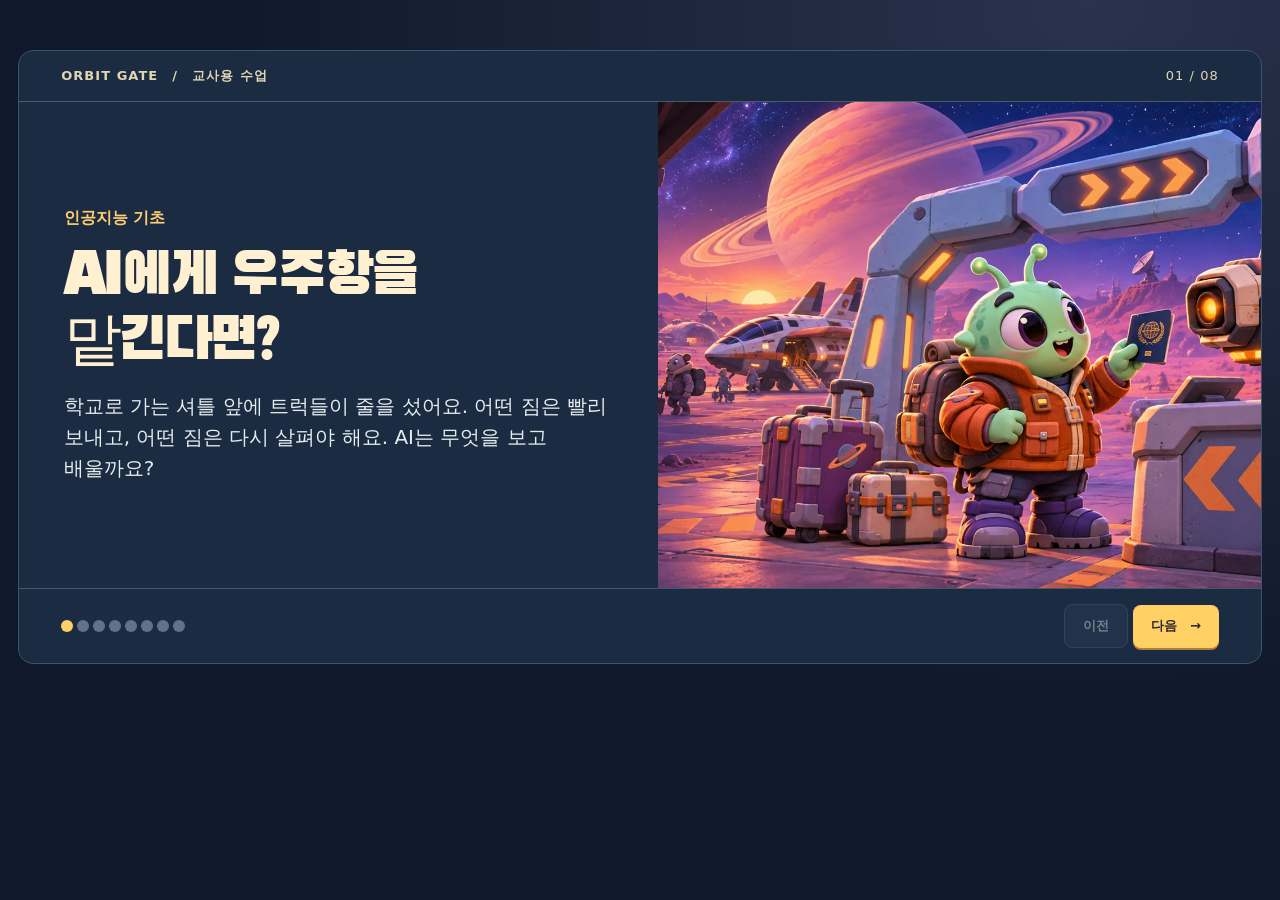
==== teacher.html @ 1c72f2ab "Build a free-roaming Rust spaceport patrol and classroom briefing" ====
<!doctype html>
<html lang="ko">
  <head>
    <meta charset="utf-8" />
    <meta name="viewport" content="width=device-width, initial-scale=1" />
    <meta name="theme-color" content="#10182b" />
    <title>오르빗 게이트 · 교사용 수업 슬라이드</title>
    <link rel="stylesheet" href="style.css" />
    <link rel="stylesheet" href="patrol.css?v=12" />
    <script defer src="lesson.js?v=12"></script>
  </head>
  <body data-teacher="true">
    <main id="slides" aria-label="교사용 수업 슬라이드"></main>
  </body>
</html>
---- style.css ----
@font-face {
  font-family: OrbitDisplay;
  src: url("assets/heading.woff2") format("woff2");
  font-display: swap;
}
:root {
  color-scheme: dark;
  --night: #10182b;
  --panel: #19263e;
  --line: #35425b;
  --frost: #eef1ef;
  --muted: #b1bdd0;
  --gold: #ffd064;
  --mint: #89e2c2;
  --ink: #253145;
  --paper: #f4ecd4;
  --display: OrbitDisplay, "Arial Black", "Malgun Gothic", sans-serif;
}
* {
  box-sizing: border-box;
}
html {
  min-height: 100%;
  background: var(--night);
}
body {
  margin: 0;
  min-height: 100vh;
  color: var(--frost);
  font:
    500 16px/1.55 system-ui,
    "Malgun Gothic",
    sans-serif;
  word-break: keep-all;
  overflow-wrap: anywhere;
  background:
    radial-gradient(ellipse at 85% 0, #29334c 0, transparent 56%), var(--night);
}
button,
.button,
select {
  font: inherit;
}
button,
.button {
  border: 0;
  cursor: pointer;
  color: inherit;
  background: transparent;
  font-weight: 750;
  touch-action: manipulation;
}
button:focus-visible,
a:focus-visible,
select:focus-visible,
input:focus-visible {
  outline: 3px solid #ffb844;
  outline-offset: 3px;
}
button:disabled {
  cursor: default;
  opacity: 0.42;
}
button:not(:disabled):hover,
.button:hover {
  filter: brightness(1.12);
}
button:not(:disabled):active,
.button:active {
  transform: translateY(1px);
}
button,
a,
select,
input {
  -webkit-tap-highlight-color: transparent;
}
a {
  color: var(--mint);
}
h1,
h2,
h3,
p,
figure {
  margin: 0;
}
h1,
h2 {
  font-family: var(--display);
  font-weight: 400;
  letter-spacing: -0.04em;
}
h3 {
  font-size: 18px;
  letter-spacing: -0.04em;
}
small {
  font-size: 12px;
}
header {
  border-bottom: 1px solid #ffffff16;
  background: #10182bed;
}
.headin,
.console,
.cover,
.homefoot {
  width: min(1376px, calc(100% - 72px));
  margin-inline: auto;
}
.headin {
  height: 65px;
  display: flex;
  align-items: center;
  justify-content: space-between;
}
.wordmark {
  display: flex;
  align-items: center;
  gap: 12px;
  letter-spacing: 0.1em;
  padding: 0;
}
.wordmark b {
  font-family: Arial, sans-serif;
  font-weight: 900;
  font-size: 18px;
  font-style: italic;
}
.orbitMark {
  display: grid;
  place-items: center;
  width: 36px;
  height: 27px;
  font-size: 33px;
  line-height: 1;
  position: relative;
  color: var(--gold);
}
.orbitMark:before {
  content: "";
  position: absolute;
  width: 38px;
  height: 12px;
  border: 2px solid var(--gold);
  border-radius: 100%;
  transform: rotate(-28deg);
}
nav {
  display: flex;
  align-items: center;
  gap: 18px;
}
nav button {
  font-size: 13px;
  color: #e2e6ed;
  padding: 7px;
}
.audio {
  border: 1px solid #43516b;
  border-radius: 6px;
  padding: 5px 12px;
  min-width: 66px;
}
main {
  padding: 23px 0 20px;
}
.cover {
  border: 1px solid #586070;
  border-radius: 14px;
  overflow: hidden;
  box-shadow: 0 16px 40px #0003;
}
.hero {
  position: relative;
  isolation: isolate;
  min-height: 420px;
  height: clamp(420px, 66vh, 730px);
  background: #494367 url("assets/port.webp") 50% 50% / cover no-repeat;
  display: flex;
  align-items: center;
}
.hero:before {
  content: "";
  inset: 0;
  position: absolute;
  z-index: -1;
  background:
    linear-gradient(
      90deg,
      #111426e8 0%,
      #161c32b8 21%,
      #20213c4c 41%,
      transparent 63%
    ),
    linear-gradient(0deg, #1515283b, transparent 25%);
}
.heroCopy {
  padding: 28px 5.4% 32px;
  position: relative;
}
.portTag,
.chip,
.micro,
.sceneHUD,
.laneTag,
.paperTitle,
.paperFoot {
  font-size: 12px;
  letter-spacing: 0.09em;
  font-weight: 850;
}
.portTag {
  color: #ffe9ad;
  display: flex;
  align-items: center;
  gap: 9px;
}
.portTag i,
.sceneHUD i,
.laneHead i {
  width: 8px;
  height: 8px;
  display: inline-block;
  background: var(--gold);
  border-radius: 50%;
}
.hero h1 {
  font-size: clamp(76px, 7.7vw, 142px);
  line-height: 0.94;
  margin: 23px 0 14px;
  color: #fff0cc;
  letter-spacing: -0.065em;
  text-shadow: 0 4px 0 #53364945;
}
.heroCopy p {
  font-weight: 650;
  color: #faf0de;
  font-size: clamp(16px, 1.55vw, 23px);
  line-height: 1.52;
  letter-spacing: -0.045em;
}
.coverSerial {
  position: absolute;
  right: 20px;
  bottom: 13px;
  font: 700 10px/1.3 monospace;
  letter-spacing: 0.13em;
  color: #fff;
  text-shadow: 0 1px 5px #000;
}
.primary,
.secondary,
.ghost,
.pass,
.hold,
.button {
  border-radius: 8px;
  padding: 11px 18px;
  display: inline-flex;
  align-items: center;
  justify-content: center;
  gap: 8px;
  text-decoration: none;
  min-height: 43px;
}
.primary {
  background: var(--gold);
  color: #2a2730;
  box-shadow: 0 2px 0 #b47c36;
}
.heroBtn {
  font-size: 18px;
  margin-top: 25px;
  padding: 13px 26px;
  box-shadow:
    0 4px 0 #b38235,
    0 8px 14px #0004;
}
.playTri {
  font-size: 14px;
}
.secondary {
  background: #2c3c56;
  border: 1px solid #56637a;
  color: #f5f5f3;
}
.ghost {
  color: #c7d4e4;
  border: 1px solid #45556c;
}
.pass {
  background: #8ae1bf;
  color: #173e34;
}
.hold {
  background: #f8b18c;
  color: #4b2b2b;
}
.boarding {
  display: flex;
  align-items: center;
  min-height: 94px;
  color: #273047;
  background: #efe5c9;
  gap: 19px;
  padding: 16px 4%;
  position: relative;
}
.boarding:before,
.boarding:after {
  content: "";
  position: absolute;
  top: -8px;
  width: 16px;
  height: 16px;
  border-radius: 50%;
  background: var(--night);
}
.boarding:before {
  left: -9px;
}
.boarding:after {
  right: -9px;
}
.ticketIcon {
  width: 46px;
  height: 46px;
  border: 2px solid #414c60;
  transform: rotate(-8deg);
  border-radius: 50%;
  display: grid;
  place-items: center;
}
.ticketIcon span {
  font-size: 28px;
}
.boarding h2 {
  font-size: clamp(22px, 2.6vw, 38px);
  line-height: 1.12;
  margin-top: 4px;
}
.boarding small,
.ticketEnd b {
  display: block;
}
.boarding small {
  color: #556072;
  font-size: 11px;
  font-weight: 750;
}
.boardingLine {
  flex: 1;
  border-top: 2px dotted #b9ad95;
  margin: 0 3%;
}
.ticketEnd {
  margin-right: 3%;
}
.barcode {
  width: 80px;
  height: 37px;
  background: repeating-linear-gradient(
    90deg,
    #374055 0 2px,
    transparent 2px 4px,
    #374055 4px 5px,
    transparent 5px 9px,
    #374055 9px 13px,
    transparent 13px 15px
  );
}
.homefoot {
  display: flex;
  justify-content: space-between;
  gap: 10px;
  padding: 15px 2px;
  color: #a8b4c9;
  font-size: 12px;
}
.console {
  max-width: 1250px;
}
.consoleTop,
.split,
.labTitle,
.launchBar,
.resultTop,
.laneHead,
.laneData {
  display: flex;
  align-items: center;
  justify-content: space-between;
  gap: 15px;
}
.consoleTop {
  margin-bottom: 12px;
}
.consoleTop h1 {
  font-size: 36px;
  line-height: 1.18;
  margin-top: 3px;
}
.micro {
  color: #adc0d6;
  line-height: 1.3;
  display: block;
}
.xp {
  display: inline-flex;
  align-items: center;
  gap: 7px;
  color: var(--gold);
  font-size: 14px;
  white-space: nowrap;
}
.xp b {
  font-size: 22px;
}
.tabs,
.documentTabs,
.bookFilter,
.reflectTabs {
  display: flex;
  align-items: stretch;
  gap: 5px;
}
.tabs {
  border-bottom: 1px solid #46536a;
  margin-bottom: 16px;
}
.tabs button {
  color: #b1bfd3;
  border-bottom: 3px solid transparent;
  padding: 9px 18px;
}
.tabs .selected {
  border-color: var(--gold);
  color: var(--gold);
}
.tabs small {
  margin-left: 3px;
}
.workbench {
  display: grid;
  grid-template-columns: minmax(0, 1.65fr) minmax(267px, 0.85fr);
  gap: 15px;
  align-items: stretch;
}
.visual {
  position: relative;
  min-height: 330px;
  border: 1px solid #59637b;
  border-radius: 12px;
  overflow: hidden;
  background: #343f55;
  display: flex;
  flex-direction: column;
}
.sceneHUD,
.sceneControls {
  position: absolute;
  z-index: 1;
  display: flex;
  justify-content: space-between;
  align-items: center;
  left: 13px;
  right: 13px;
  pointer-events: none;
}
.sceneHUD {
  top: 12px;
  letter-spacing: 0;
  gap: 5px;
}
.sceneHUD span,
.sceneHUD b,
.sceneControls > span,
.sceneControls button {
  background: #182337e8;
  border: 1px solid #ffffff2b;
  color: #f7f3e7;
  border-radius: 5px;
  padding: 5px 9px;
}
.sceneHUD span {
  display: flex;
  align-items: center;
  gap: 7px;
}
.sceneHUD i,
.laneHead i {
  background: var(--mint);
  width: 7px;
  height: 7px;
}
.sceneHUD b {
  color: #fff1c9;
}
.sceneControls {
  bottom: 61px;
}
.sceneControls > span {
  font-size: 10px;
  letter-spacing: 0.1em;
}
.sceneControls button {
  pointer-events: auto;
  min-width: 37px;
  margin-left: 5px;
  font-size: 18px;
  line-height: 1.1;
}
.speech {
  background: #24324a;
  color: #e6eef8;
  min-height: 49px;
  padding: 10px 16px;
  font-size: 14px;
  display: flex;
  align-items: center;
  gap: 10px;
}
.speech span {
  font-weight: 850;
  color: var(--gold);
}
#world {
  position: relative;
  flex: 1;
  min-height: 285px;
  cursor: grab;
  touch-action: pan-y;
  background-size: 100% 100%;
  background-color: #b998aa;
}
#world canvas {
  width: 100%;
  height: 100%;
  display: block;
  position: absolute;
  inset: 0;
}
#world.flat {
  background: linear-gradient(#716b9b, #e3b6aa 69%, #8b899b 70%);
  overflow: hidden;
}
.backupActor {
  position: absolute;
  left: 8%;
  height: 83%;
  bottom: 1%;
}
.flatbox {
  position: absolute;
  right: 12%;
  bottom: 11%;
  background: #4c526c;
  border: 8px solid #a89083;
  display: flex;
  width: 29%;
  height: 22%;
  align-items: center;
  justify-content: center;
}
.flatbox img {
  max-width: 45%;
  height: 100%;
  object-fit: contain;
}
.evidence {
  border: 1px solid #40506a;
  background: #1b2840;
  border-radius: 12px;
  padding: 11px;
  display: flex;
  flex-direction: column;
}
.documentTabs {
  margin-bottom: 9px;
}
.documentTabs button,
.bookFilter button,
.reflectTabs button {
  flex: 1;
  border-radius: 6px;
  padding: 7px 8px;
  color: #b9c7db;
  font-size: 14px;
}
.documentTabs .chosen,
.bookFilter .chosen,
.reflectTabs .chosen {
  background: #3b4b63;
  color: #fff;
}
.documentTabs button:not(.chosen) {
  border: 1px solid #40516b;
}
#doc {
  flex: 1;
  display: flex;
  align-items: stretch;
}
.passport,
.cargoPanel {
  border-radius: 8px;
  padding: 14px 18px;
  width: 100%;
  color: #293449;
  background:
    repeating-linear-gradient(120deg, #fffc 0 1px, transparent 1px 13px),
    #f2ead3;
  display: flex;
  flex-direction: column;
}
.paperTitle {
  display: flex;
  justify-content: space-between;
  align-items: center;
  border-bottom: 1px solid #75808c66;
  padding-bottom: 8px;
  letter-spacing: 0.1em;
}
.paperTitle b {
  font-size: 18px;
  line-height: 1;
}
.identity {
  display: flex;
  gap: 17px;
  align-items: center;
  flex: 1;
  padding: 11px 0;
}
.idPhoto,
.reviewFaces figure {
  background: #ccd5cf;
  border-radius: 5px;
}
.idPhoto {
  width: clamp(75px, 8vw, 119px);
  aspect-ratio: 1;
  border: 3px solid #fff9;
  overflow: hidden;
}
.idPhoto img {
  width: 100%;
  height: 100%;
  object-fit: contain;
}
.identity strong,
.identity small,
.until small {
  display: block;
}
.identity strong {
  font-size: 24px;
  line-height: 1.25;
  margin-bottom: 7px;
}
.identity small,
.until small {
  font-size: 11px;
  color: #596170;
  font-weight: 700;
}
.identity b {
  font-size: 14px;
}
.until {
  border-top: 1px dashed #73808c8f;
  padding: 7px 0;
}
.until b {
  font:
    750 21px/1.4 ui-monospace,
    monospace;
  letter-spacing: -0.04em;
}
.paperFoot {
  display: flex;
  align-items: center;
  justify-content: space-between;
  font-size: 9px;
  color: #536075;
  margin-top: auto;
}
.paperFoot i {
  height: 12px;
  width: 61px;
  background: repeating-linear-gradient(
    90deg,
    #465366 0 1px,
    transparent 1px 3px,
    #465366 3px 6px,
    transparent 6px 8px
  );
}
.cargoPanel {
  background: #dbe1d8;
}
.cargoPanel h3 {
  margin-top: 12px;
}
.tray {
  display: grid;
  grid-template-columns: 1fr 1fr;
  gap: 7px;
  margin: 9px 0;
  flex: 1;
}
.tray > div {
  text-align: center;
  background: #b5c3bd;
  border-radius: 7px;
  box-shadow: inset 0 3px 6px #56645d30;
  display: flex;
  align-items: center;
  justify-content: center;
  flex-direction: column;
}
.tray small {
  color: #3e514a;
  font-weight: 800;
}
.tray img {
  width: 90%;
  height: 91px;
  object-fit: contain;
}
.catalog {
  font-size: 13px;
  color: #293c45;
  background: #f2f5e9;
  border: 1px solid #8a9c93;
  border-radius: 6px;
  padding: 6px;
}
.decision {
  display: flex;
  align-items: center;
  justify-content: space-between;
  gap: 14px;
  background: var(--panel);
  border: 1px solid var(--line);
  border-radius: 10px;
  margin-top: 13px;
  padding: 14px 17px;
}
.prompt b,
.prompt small,
.verdict b,
.verdict span {
  display: block;
}
.prompt small,
.verdict span {
  color: #c3cede;
  font-size: 13px;
}
.actions {
  display: flex;
  gap: 8px;
  align-items: center;
  flex-wrap: wrap;
}
.verdict.good b {
  color: var(--mint);
}
.verdict.oops b {
  color: #ffc191;
}
.pagePaper,
.labMain {
  padding: 21px 24px 24px;
  border: 1px solid var(--line);
  border-radius: 12px;
  background: var(--panel);
}
.pagePaper h2,
.labMain h2,
dialog h2 {
  font-size: clamp(23px, 2.4vw, 36px);
  line-height: 1.16;
  margin: 6px 0;
}
.pagePaper > p,
.labTitle p,
.result p {
  font-size: 14px;
  color: #bccadd;
}
.bookFilter {
  margin: 16px 0 8px;
  background: #102037;
  border-radius: 8px;
  padding: 4px;
  max-width: 400px;
}
.records,
.reviewList {
  display: grid;
  gap: 6px;
}
.records > button,
.reviewList > button {
  display: flex;
  align-items: center;
  gap: 13px;
  background: #243650;
  border-radius: 6px;
  text-align: left;
  padding: 6px 13px;
}
.records img,
.reviewList img {
  width: 46px;
  height: 46px;
  background: #52617b;
  border-radius: 6px;
}
.records b,
.records small,
.reviewList b,
.reviewList small {
  display: block;
}
.records small,
.reviewList small {
  color: var(--muted);
  font-size: 12px;
}
.records i,
.reviewList i {
  margin-left: auto;
  font-size: 13px;
  font-style: normal;
  color: var(--mint);
}
.emptyLab {
  margin-top: 18px;
  padding: 24px;
  text-align: center;
  border: 1px dashed #586c84;
  border-radius: 10px;
  background: #15243a;
}
.robotEye {
  width: 58px;
  height: 43px;
  display: grid;
  place-items: center;
  margin: 0 auto 12px;
  background: #384961;
  border: 5px solid #8794a1;
  border-radius: 14px;
  color: var(--gold);
  font-size: 27px;
}
.emptyLab p {
  margin: 6px 0 14px;
  color: var(--muted);
}
.lanes {
  display: grid;
  grid-template-columns: repeat(2, minmax(0, 1fr));
  gap: 12px;
  margin-top: 17px;
}
.lane {
  overflow: hidden;
  background: #101f35;
  border: 1px solid #445672;
  border-radius: 9px;
}
.laneHead,
.laneData {
  padding: 7px 11px;
  font-size: 13px;
}
.laneHead b {
  white-space: nowrap;
}
.laneHead i {
  margin-right: 3px;
}
.laneHead select,
.wires select {
  border: 1px solid #5d708a;
  color: #eff3f7;
  background: #27374e;
  border-radius: 5px;
  padding: 4px 7px;
  font-size: 12px;
}
.remove {
  font-size: 19px;
  padding: 0 5px;
}
.laneView {
  height: 84px;
  position: relative;
  isolation: isolate;
  overflow: hidden;
  background: linear-gradient(#655d88, #eab5a3 68%, #aa8f99 69%);
}
.distant {
  position: absolute;
  inset: 12% 0 25%;
  background: #9c899f;
  clip-path: polygon(
    0 85%,
    12% 42%,
    20% 77%,
    31% 30%,
    41% 79%,
    58% 46%,
    66% 60%,
    75% 7%,
    84% 57%,
    93% 21%,
    100% 57%,
    100% 100%,
    0 100%
  );
}
.laneRoad {
  position: absolute;
  left: 0;
  right: 0;
  height: 29%;
  bottom: 0;
  background: #686c83;
  border-top: 5px solid #8d91a2;
}
.tracks {
  position: absolute;
  bottom: 6%;
  width: 100%;
  height: 3px;
  background: repeating-linear-gradient(
    90deg,
    transparent 0 17px,
    #d4a873 17px 36px
  );
}
.gateway {
  position: absolute;
  right: 22%;
  bottom: 10%;
  height: 65%;
  width: 10%;
  border: 6px solid #b9bdc8;
  border-bottom: 0;
  background: #574b6e33;
  box-shadow: 2px -2px #656980;
}
.gateway i {
  position: absolute;
  right: -2px;
  left: -2px;
  height: 4px;
  top: 50%;
  background: #ffd078;
  transform-origin: left;
  transition: transform 0.26s;
}
.openGate .gateway i {
  transform: rotate(-73deg);
}
.holdGate .gateway i {
  background: #ff9678;
}
.laneTag {
  position: absolute;
  top: 5px;
  left: 8px;
  color: #fff;
  font-size: 9px;
  text-shadow: 0 1px 4px #000;
}
.traveller {
  position: absolute;
  bottom: 9%;
  height: 73%;
  width: 20%;
  left: 12%;
  z-index: 1;
}
.traveller img {
  height: 100%;
  width: 100%;
  object-fit: contain;
}
.passing {
  animation: passing 0.94s ease-in-out both;
}
.holding {
  animation: holding 0.94s ease-in-out both;
}
@keyframes passing {
  0% {
    left: 8%;
  }
  56% {
    left: 55%;
  }
  100% {
    left: 86%;
  }
}
@keyframes holding {
  0% {
    left: 8%;
  }
  56% {
    left: 55%;
  }
  100% {
    left: 50%;
    transform: translateY(7%);
  }
}
.laneData {
  color: #c7d0e0;
  gap: 4px;
  min-height: 34px;
}
.laneScore {
  color: var(--gold);
  white-space: nowrap;
}
.charge {
  height: 3px;
  background: #2c3d53;
}
.charge i {
  display: block;
  height: 100%;
  width: 0;
  background: var(--mint);
  transition: width 0.3s;
}
.launchBar {
  margin: 14px 0 0;
}
.launchBar small {
  color: var(--muted);
  margin-left: 5px;
}
.result {
  margin-top: 20px;
  border-top: 1px solid #55677e;
  padding-top: 17px;
}
.resultTop > b {
  font-size: 31px;
  color: var(--gold);
}
.resultTop > b small {
  font-size: 14px;
  color: var(--muted);
}
.scoreTable {
  overflow-x: auto;
}
.scoreTable table {
  width: 100%;
  font-size: 13px;
  text-align: center;
  border-collapse: collapse;
  margin: 7px 0;
}
.scoreTable th,
.scoreTable td {
  padding: 5px;
  border-bottom: 1px solid #394961;
}
.scoreTable th {
  color: #bccbda;
}
.result .actions {
  margin-top: 10px;
}
---- patrol.css ----
header nav .teachNav {
  color: #e9eff4;
  text-decoration: none;
  font-weight: 750;
  font-size: 13px;
}
.fieldShell,
.lessonSlide {
  width: min(1510px, calc(100% - 36px));
  margin: auto;
}
.fieldHead,
.fieldFoot,
.lessonBar,
.lessonNav,
.rankBand {
  display: flex;
  align-items: center;
  justify-content: space-between;
  gap: 13px;
}
.fieldHead {
  padding: 0 3px 9px;
}
.fieldHead strong,
.fieldHead small,
.taskBox b,
.taskBox small,
.rankBand small,
.rankBand b {
  display: block;
}
.fieldHead strong {
  font: 400 25px var(--display);
  letter-spacing: -0.03em;
}
.fieldHead small,
.taskBox small {
  font-size: 11px;
  color: #bdcdce;
  font-weight: 750;
}
.fieldHead button,
.fieldFoot button,
.teachNav {
  padding: 5px 9px;
}
.fieldHead button {
  border: 1px solid #46556a;
  border-radius: 5px;
  font-size: 13px;
  margin-left: 5px;
}
.portWorld#world {
  height: clamp(350px, calc(100dvh - 200px), 780px);
  min-height: 0;
  isolation: isolate;
  position: relative;
  overflow: hidden;
  border-radius: 13px;
  border: 1px solid #52657b;
  background: #a899ad url("assets/sky.webp") 50% 15%/100% 100%;
  touch-action: none;
  cursor: default;
}
.portWorld canvas {
  position: absolute;
  inset: 0;
  display: block;
  width: 100%;
  height: 100%;
  touch-action: none;
  outline: none;
}
.loadingPort {
  position: absolute;
  inset: 0;
  z-index: 4;
  display: grid;
  place-items: center;
  background: #1b3046;
  color: #ffe09a;
}
.taskBox,
.moneyHUD,
.fieldRadio,
.waypoint,
.fieldActions,
.stick {
  z-index: 2;
  position: absolute;
}
.taskBox,
.moneyHUD b,
.fieldRadio,
.waypoint,
.fieldActions button {
  background: #14243de6;
  border: 1px solid #71808a88;
  color: #f6ecd8;
  border-radius: 8px;
}
.taskBox {
  top: 13px;
  left: 14px;
  padding: 8px 13px;
  border-left: 4px solid var(--gold);
}
.taskBox b {
  font-size: 17px;
}
.moneyHUD {
  right: 13px;
  top: 13px;
  display: flex;
  gap: 5px;
}
.moneyHUD b {
  padding: 5px 11px;
  font-size: 15px;
}
.moneyHUD .fieldLife {
  color: #ffa48d;
  letter-spacing: 2px;
}
.moneyHUD .fieldBank {
  color: var(--gold);
}
.waypoint {
  pointer-events: none;
  transform: translate(-50%, -100%);
  font-size: 12px;
  font-weight: 850;
  border-color: #f5cf6c;
  color: #ffe7a2;
  padding: 4px 9px;
  white-space: nowrap;
}
.fieldRadio {
  top: 70px;
  left: 50%;
  transform: translateX(-50%);
  border-color: #dcac70;
  padding: 7px 14px;
  width: max-content;
  max-width: 85%;
  text-align: center;
  font-size: 14px;
}
.fieldActions {
  right: 13px;
  bottom: 13px;
  display: flex;
  gap: 6px;
  align-items: end;
}
.fieldActions button {
  padding: 9px 14px;
  font-size: 14px;
}
.fieldActions .interact {
  background: #ffcf71;
  color: #263244;
  min-width: 120px;
}
.fieldActions .interact:disabled {
  background: #273951;
  color: #f1f1e1;
  opacity: 0.85;
}
.stick {
  left: 16px;
  bottom: 14px;
  width: 78px;
  height: 78px;
  border: 2px solid #e1edf194;
  border-radius: 50%;
  background: #182d4b44;
  touch-action: none;
  display: grid;
  place-items: center;
}
.stickDot {
  display: block;
  border-radius: 50%;
  width: 32px;
  height: 32px;
  background: #e0f3f4b5;
  box-shadow: 0 2px 3px #15203577;
  pointer-events: none;
}
.fieldFoot {
  flex-wrap: wrap;
  padding: 8px 3px;
  color: #b7c9d5;
  font-size: 12px;
}
.fieldFoot kbd {
  color: #e3ecef;
}
.fieldFoot button {
  padding: 3px 8px;
  color: var(--gold);
}
[hidden] {
  display: none !important;
}
.markedFace {
  position: relative;
  display: inline-block;
  max-width: 100%;
}
.markedFace span {
  position: absolute;
  top: 64%;
  left: 20%;
  font-size: 12px;
  color: #6b3d61;
  letter-spacing: -2px;
  line-height: 1;
}
.tinyItem {
  height: 40px;
  width: 40px;
  vertical-align: middle;
  object-fit: contain;
}
.storeList {
  display: grid;
  gap: 6px;
  margin: 15px 0;
}
.storeList > div {
  display: flex;
  gap: 7px;
  justify-content: space-between;
  align-items: center;
  border: 1px solid #465875;
  padding: 8px 11px;
  border-radius: 6px;
}
.storeList small {
  display: block;
  font-size: 12px;
  color: #cad6df;
}
.storeList b small {
  display: inline;
  color: #ffd37b;
}
.storeList button {
  font-size: 13px;
  flex-shrink: 0;
  padding: 6px 10px;
  min-height: 34px;
}
.memberCard,
.rankBand {
  background: linear-gradient(125deg, #395263, #28675f);
  border: 1px solid #88b9a9;
  color: #fff1d4;
  padding: 18px;
  border-radius: 8px;
}
.memberCard b {
  font-size: 22px;
}
.rankBand {
  justify-content: start;
}
.rankBand > span {
  font-size: 38px;
  color: #ffd477;
}
.rankBand b {
  font-size: 23px;
}
.reportLabel {
  display: block;
  margin: 12px 0;
  font-size: 14px;
}
.reportLabel input {
  display: block;
  width: 100%;
  margin-top: 4px;
  padding: 8px 12px;
  border: 1px solid #71819b;
  border-radius: 5px;
  color: white;
  background: #142238;
  font: inherit;
}
.smallNote {
  font-size: 12px;
}
.lessonSlide {
  max-width: 1280px;
  background: #1a2b42;
  border: 1px solid #41516a;
  border-radius: 15px;
  overflow: hidden;
}
.lessonBar,
.lessonNav {
  padding: 15px 3.4%;
  font-size: 13px;
  letter-spacing: 0.08em;
}
.lessonBar {
  border-bottom: 1px solid #485b6d;
  color: #e0d6b2;
}
.lessonCenter {
  display: grid;
  grid-template-columns: 1.06fr 1fr;
  align-items: stretch;
  min-height: clamp(300px, 54dvh, 560px);
}
.lessonWords {
  align-self: center;
  padding: 6% 7%;
}
.lessonWords > small {
  color: #ffce72;
  font-weight: 800;
  font-size: 16px;
}
.lessonWords h1 {
  font-family: var(--display);
  font-size: clamp(35px, 4.5vw, 67px);
  line-height: 1.13;
  margin: 14px 0 16px;
  color: #fff0d1;
}
.lessonWords p {
  font-size: clamp(17px, 1.56vw, 25px);
  color: #e4eced;
}
.lessonArt {
  display: grid;
  align-content: center;
  position: relative;
  background: linear-gradient(155deg, #33435d, #56637b);
  padding: 7%;
  justify-items: center;
}
.lessonHeroArt {
  position: absolute;
  inset: 0;
  background: url("assets/port.webp") 70% 50% / cover;
}
.lessonCards {
  display: flex;
  gap: 8px;
  width: 100%;
}
.lessonCards figure {
  flex: 1;
  text-align: center;
  background: #eadfc3;
  color: #263349;
  border-radius: 8px;
  padding: 10px 4px;
  font-weight: 850;
}
.lessonCards img {
  width: 100%;
  height: clamp(75px, 14vw, 195px);
  object-fit: contain;
}
.lessonArt > small {
  margin-top: 10px;
  color: #fff;
}
.flowTokens,
.compareRoutes,
.lessonKeys {
  display: grid;
  gap: 10px;
  text-align: center;
  justify-items: center;
  width: 100%;
}
.flowTokens span,
.flowTokens b,
.compareRoutes div,
.lessonKeys kbd {
  background: #20374b;
  border: 1px solid #91a89e;
  padding: 10px 14px;
  border-radius: 7px;
  color: #eaf5e8;
  font-weight: 750;
}
.flowTokens i {
  color: #ffd06c;
}
.flowTokens b,
.compareRoutes b {
  color: #ffdb8d;
}
.lessonKeys > div {
  display: flex;
  gap: 6px;
}
.lessonKeys kbd {
  min-width: 44px;
  font-size: 21px;
}
.lessonQR img {
  width: min(100%, 340px);
  max-height: 42vh;
  object-fit: contain;
  image-rendering: pixelated;
}
.lessonNav {
  border-top: 1px solid #43566a;
}
.dots {
  display: flex;
  gap: 4px;
}
.dots button {
  padding: 5px;
  width: 12px;
  height: 12px;
  background: #627389;
  border-radius: 50%;
}
.dots .on {
  background: var(--gold);
}
body[data-teacher] #slides {
  padding-top: min(6vh, 50px);
}
@media (pointer: fine) {
  .fieldActions .touchJump,
  .stick {
    display: none;
  }
}
@media (max-width: 760px) {
  .fieldShell,
  .lessonSlide {
    width: calc(100% - 14px);
  }
  .fieldHead strong {
    font-size: 19px;
  }
  .fieldHead button {
    font-size: 11px;
    padding: 4px;
  }
  .fieldHead {
    gap: 3px;
  }
  .portWorld#world {
    height: clamp(350px, calc(100dvh - 170px), 740px);
  }
  .taskBox {
    left: 6px;
    top: 6px;
    max-width: 68%;
    padding: 5px 8px;
  }
  .taskBox b {
    font-size: 13px;
  }
  .moneyHUD {
    right: 5px;
    top: 6px;
    flex-direction: column;
  }
  .moneyHUD b {
    font-size: 12px;
    padding: 3px 6px;
  }
  .fieldFoot {
    font-size: 10px;
  }
  .fieldActions {
    right: 6px;
    bottom: 9px;
  }
  .fieldActions button {
    font-size: 12px;
    padding: 7px;
  }
  .stick {
    width: 64px;
    height: 64px;
    left: 8px;
  }
  .lessonCenter {
    grid-template-columns: 1fr;
  }
  .lessonWords {
    padding: 18px;
  }
  .lessonArt {
    min-height: 160px;
    padding: 13px;
  }
  .lessonArt img {
    max-height: 155px;
  }
  .lessonCenter .lessonWords h1 {
    font-size: 34px;
  }
  .lessonWords p {
    font-size: 16px;
  }
  .lessonNav {
    padding: 10px;
  }
  .dots {
    gap: 2px;
  }
  .dots button {
    width: 8px;
    height: 8px;
    padding: 3px;
  }
  .lessonBar {
    padding: 10px;
    font-size: 11px;
  }
  .lessonQR img {
    width: 150px;
  }
  .lessonCards {
    max-width: 360px;
  }
  .flowTokens {
    gap: 3px;
  }
  .flowTokens span,
  .flowTokens b {
    padding: 4px 9px;
  }
  .fieldRadio {
    font-size: 12px;
    top: 60px;
  }
  .fieldHead small {
    font-size: 9px;
  }
  .teachNav {
    font-size: 11px !important;
    padding: 3px;
  }
  .lessonNav button {
    font-size: 13px;
  }
}

.mapPin {
  position: absolute;
  pointer-events: none;
  transform: translate(-50%, -100%);
  z-index: 1;
  padding: 2px 6px;
  font-weight: 750;
  font-size: 10px;
  border: 1px solid #e6e3c699;
  border-radius: 4px;
  background: #1d3545c9;
  color: #f1eed6;
}
.mapPin.stopPin {
  color: #ffd2b3;
  border-color: #ffb599;
  font-size: 12px;
}
.fieldShell kbd {
  font-family: ui-monospace, monospace;
}
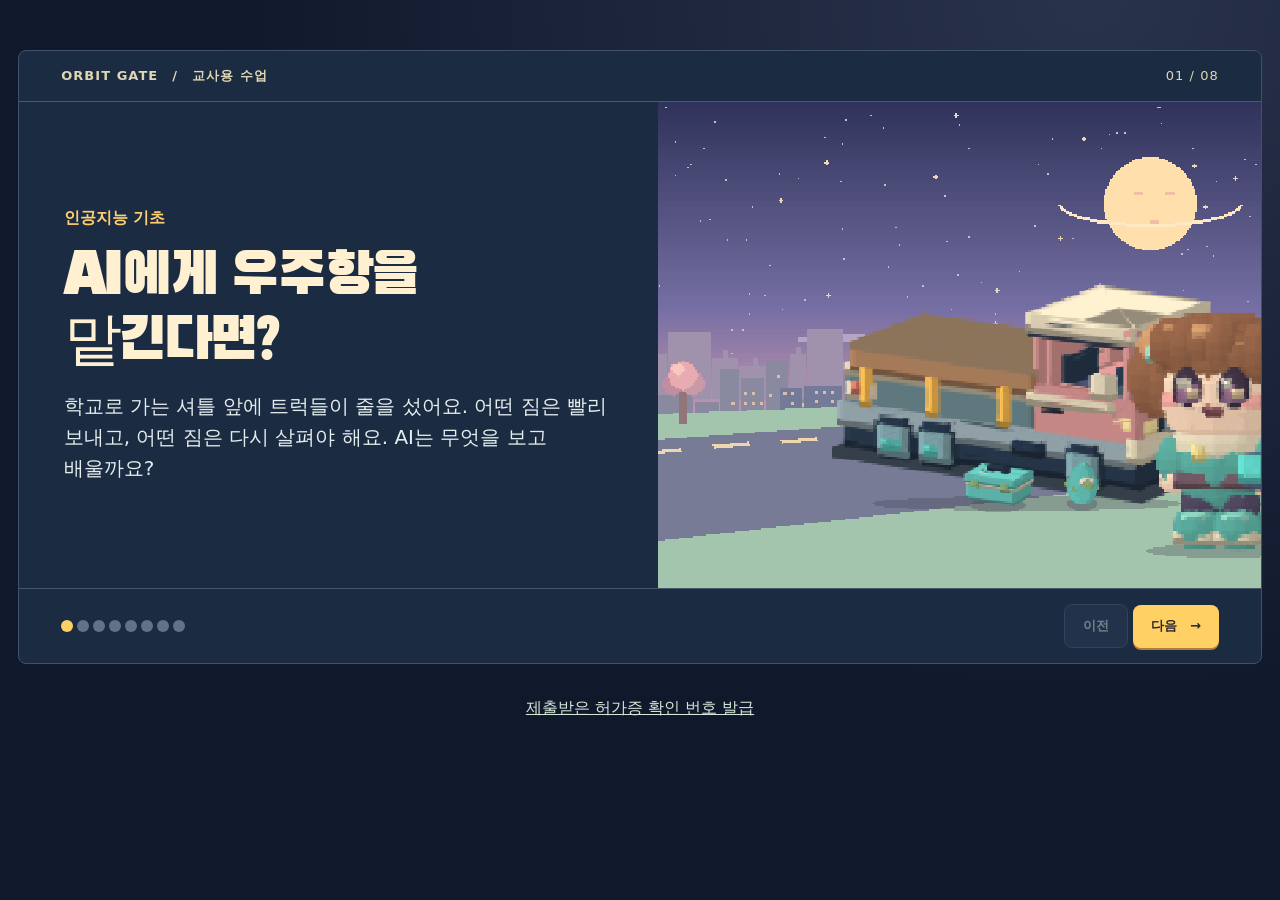
==== commit f65303c4: "Build a sprite-stacked spaceport with hands-on cargo handling, evidence and trainable fleet defenses" ====
--- a/teacher.html
+++ b/teacher.html
@@ -6,10 +6,17 @@
     <meta name="theme-color" content="#10182b" />
     <title>오르빗 게이트 · 교사용 수업 슬라이드</title>
     <link rel="stylesheet" href="style.css" />
-    <link rel="stylesheet" href="patrol.css?v=12" />
-    <script defer src="lesson.js?v=12"></script>
+    <link rel="stylesheet" href="patrol.css?v=31" />
+    <script defer src="cargo-profiles.js?v=31"></script>
+    <script defer src="cargo.js?v=31"></script>
+    <script defer src="lesson.js?v=31"></script>
   </head>
   <body data-teacher="true">
     <main id="slides" aria-label="교사용 수업 슬라이드"></main>
+    <p class="teacherReceipt">
+      <a href="receipt.html" target="_blank" rel="noopener"
+        >제출받은 허가증 확인 번호 발급</a
+      >
+    </p>
   </body>
 </html>
--- a/patrol.css
+++ b/patrol.css
@@ -576,3 +576,420 @@
 .fieldShell kbd {
   font-family: ui-monospace, monospace;
 }
+
+.waypoint,
+.mapPin {
+  left: 0;
+  top: 0;
+  will-change: transform;
+  transition: none;
+}
+orbit-specimen {
+  display: block;
+  min-width: 0;
+  position: relative;
+}
+orbit-specimen canvas {
+  display: block;
+  width: 100%;
+  aspect-ratio: 1;
+  height: auto;
+  max-width: 100%;
+  margin-inline: auto;
+}
+orbit-specimen[interactive] canvas {
+  cursor: grab;
+  touch-action: none;
+  max-width: 260px;
+}
+orbit-specimen[interactive] canvas:active {
+  cursor: grabbing;
+}
+.spinTools {
+  display: flex;
+  justify-content: center;
+  gap: 4px;
+  margin: 0 0 5px;
+}
+.spinTools button {
+  font: 700 16px system-ui;
+  line-height: 1;
+  width: 32px;
+  height: 28px;
+  padding: 0;
+  border: 1px solid #8ca4a8;
+  border-radius: 6px;
+  background: #f4eedc;
+  color: #243b45;
+}
+.specimenRack figure,
+.sampleWell,
+.dressMirror {
+  background: radial-gradient(
+    ellipse at 50% 78%,
+    #c9bd9d 0,
+    #ebdfc1 30%,
+    #f5ecd5 80%
+  );
+  border-radius: 10px;
+}
+.specimenRack figure {
+  padding: 3px 6px 8px;
+  flex: 1;
+  min-width: 0;
+}
+.specimenRack figcaption {
+  margin: 0;
+  color: #344450;
+}
+.scanBench,
+.dressRoom {
+  display: grid;
+  grid-template-columns: minmax(0, 0.9fr) minmax(0, 1.1fr);
+  gap: 15px;
+  align-items: center;
+}
+.sampleWell {
+  text-align: center;
+  padding: 5px 6px;
+  color: #385466;
+}
+.sampleWell small {
+  display: block;
+  margin: 4px 0 7px;
+}
+.classKeys,
+.atlasForms,
+.dressOptions fieldset {
+  display: flex;
+  gap: 5px;
+  flex-wrap: wrap;
+}
+.classKeys button,
+.dressOptions button,
+.atlasForms button {
+  padding: 6px 9px;
+  min-height: 32px;
+}
+.sampleFeedback {
+  display: block;
+  min-height: 32px;
+  margin: 9px 0;
+}
+.experiment {
+  margin: 14px 0 0;
+  padding-top: 10px;
+  border-top: 1px solid #96a3a1;
+}
+.experiment h3,
+.scanBench h3 {
+  margin: 4px 0 8px;
+}
+.scanResult,
+.documentSheet,
+.benchEntry {
+  padding: 11px;
+  background: #dae8dc;
+  color: #203c3b;
+  border-radius: 8px;
+  margin: 10px 0;
+}
+.scanErrors,
+.atlasShelf {
+  display: grid;
+  grid-template-columns: repeat(3, 1fr);
+  gap: 7px;
+}
+.scanErrors figure,
+.atlasShelf figure {
+  margin: 0;
+  text-align: center;
+  background: #fff6df;
+  border: 1px solid #c3baa4;
+  border-radius: 8px;
+  color: #283b47;
+}
+.atlasShelf figure small {
+  display: block;
+  font-size: 11px;
+}
+.atlasShelf orbit-specimen canvas,
+.scanErrors canvas {
+  height: 92px;
+  width: 92px;
+}
+.atlasForms {
+  margin-bottom: 9px;
+}
+.dressOptions fieldset {
+  border: 0;
+  padding: 0;
+  margin: 5px 0 10px;
+}
+.dressOptions legend {
+  font-weight: 800;
+  margin: 0 0 5px;
+}
+.dressMirror {
+  background: radial-gradient(
+    ellipse at 50% 84%,
+    #a3a3be,
+    #d6cbdc 30%,
+    #ebe2eb 65%
+  );
+}
+.benchEntry {
+  display: flex;
+  justify-content: space-between;
+  align-items: center;
+  gap: 8px;
+}
+.lessonCards orbit-specimen {
+  width: clamp(72px, 14vw, 185px);
+}
+.documentSheet .markedFace {
+  width: 92px;
+}
+.documentSheet .markedFace img {
+  width: 90px;
+}
+.portWorld canvas:active {
+  cursor: grabbing;
+}
+.portWorld.aiming canvas {
+  cursor: crosshair;
+}
+.fieldHead > div:last-child {
+  display: flex;
+  gap: 4px;
+  flex-wrap: wrap;
+}
+.caseRegistry {
+  margin-block: 8px;
+}
+.caseRegistry li {
+  font-size: 13px;
+}
+.fieldActions,
+.taskBox {
+  max-width: 90%;
+}
+@media (max-width: 550px) {
+  .scanBench,
+  .dressRoom {
+    grid-template-columns: 1fr;
+  }
+  .sampleWell canvas,
+  .dressMirror canvas {
+    max-width: 146px !important;
+  }
+  .atlasShelf orbit-specimen canvas {
+    width: 65px;
+    height: 65px;
+  }
+  .specimenRack .spinTools button {
+    width: 22px;
+  }
+  .fieldHead button {
+    padding: 4px;
+  }
+  .classKeys button,
+  .dressOptions button {
+    font-size: 12px;
+  }
+}
+
+.onDuty .headin nav > :not(.audio) {
+  display: none;
+}
+.onDuty .wordmark {
+  pointer-events: none;
+}
+dialog.instrumentPanel {
+  width: min(980px, 95vw);
+  max-width: 95vw;
+}
+dialog.instrumentPanel .console,
+dialog .pagePaper {
+  width: auto;
+  margin: 0;
+  background: transparent;
+}
+dialog.instrumentPanel .labMain {
+  color: #263347;
+}
+.receiptDesk {
+  max-width: 640px;
+  margin: 10vh auto;
+  padding: 32px;
+  background: #f2ead6;
+  color: #223746;
+  border-radius: 12px;
+}
+.receiptDesk form,
+.teacherReceipt {
+  text-align: center;
+}
+.receiptDesk input {
+  max-width: 150px;
+  width: 9em;
+  padding: 9px;
+}
+.teacherReceipt a {
+  color: #d4e8da;
+}
+.briefGroup {
+  background: #dcebdc;
+  border-left: 4px solid #49a397;
+  color: #24383a;
+  padding: 10px 13px;
+  border-radius: 6px;
+}
+.briefGroup h3,
+.briefGroup p {
+  margin: 5px 0;
+}
+.yardMap {
+  height: 250px;
+  position: relative;
+  overflow: hidden;
+  border: 1px solid #658495;
+  background: repeating-linear-gradient(
+    90deg,
+    #24394a,
+    #24394a 24px,
+    #314954 25px
+  );
+  border-radius: 10px;
+}
+.yardMap span,
+.yardMap i {
+  position: absolute;
+  white-space: nowrap;
+  transform: translate(-50%, -100%);
+  background: #193141;
+  color: #d6f7eb;
+  border: 1px solid #73afaa;
+  border-radius: 4px;
+  padding: 2px 4px;
+  font-size: 11px;
+}
+.yardMap i {
+  background: #764623;
+  color: #fff0b0;
+}
+.mapRoad {
+  position: absolute;
+  top: 13%;
+  width: 100%;
+  height: 25%;
+  background: #566578;
+  color: #e7d9b1;
+  padding: 4px 8px;
+}
+.fieldHead > small {
+  color: #c2d2d9;
+}
+.fieldHead > div:first-child {
+  display: grid;
+}
+.specimenRack {
+  align-items: start;
+}
+.instrumentPanel .laneScore {
+  color: #142539;
+}
+.onDuty .fieldFoot button {
+  font-size: 12px;
+}
+.teacherReceipt {
+  margin: 12px auto 20px;
+}
+.lessonCards orbit-specimen {
+  margin: auto;
+}
+
+.hero,
+.lessonHeroArt {
+  background-image: url("assets/pixel-port.webp");
+  image-rendering: pixelated;
+}
+.portWorld#world {
+  background-image: url("assets/pixel-sky.webp");
+  image-rendering: pixelated;
+}
+.portWorld > canvas,
+orbit-specimen canvas {
+  image-rendering: pixelated;
+}
+.hero:before {
+  background: linear-gradient(90deg, #222140bc, #3530494a 43%, transparent 66%);
+}
+.fieldShell,
+.lessonSlide {
+  border-radius: 8px;
+}
+.waypoint,
+.mapPin {
+  border-radius: 3px;
+}
+.fieldHead,
+.fieldFoot {
+  color: #ece7f5;
+}
+.sampleWell canvas:focus,
+.dressMirror canvas:focus {
+  outline: 2px solid #cc9560;
+}
+.markedFace orbit-specimen {
+  display: block;
+  min-width: 72px;
+  min-height: 72px;
+  aspect-ratio: 1;
+}
+.markedFace orbit-specimen canvas {
+  background: linear-gradient(#c8ced9, #f2e8d3);
+}
+.onDuty .portWorld.aiming canvas {
+  cursor: crosshair;
+}
+.mapPin.cargoPin {
+  font-size: 10px;
+  padding: 1px 3px;
+  margin-top: -9px;
+  background: #15372ee0;
+  border-color: #8fc5a3;
+  pointer-events: none;
+}
+.benchEntry {
+  gap: 12px;
+}
+.fieldMapHelp {
+  font-size: 12px;
+}
+@media (max-width: 700px) {
+  .hero {
+    background-position: 67% 50%;
+  }
+  .hero:before {
+    background: linear-gradient(90deg, #172035dc, transparent 87%);
+  }
+}
+
+.rosterFace {
+  display: inline-block;
+  width: 48px;
+  height: 48px;
+  vertical-align: middle;
+}
+.rosterFace canvas {
+  width: 100%;
+  height: 100%;
+}
+.traveller .rosterFace {
+  width: 100%;
+  height: 100%;
+}
+.introCargo orbit-specimen {
+  width: 40%;
+}
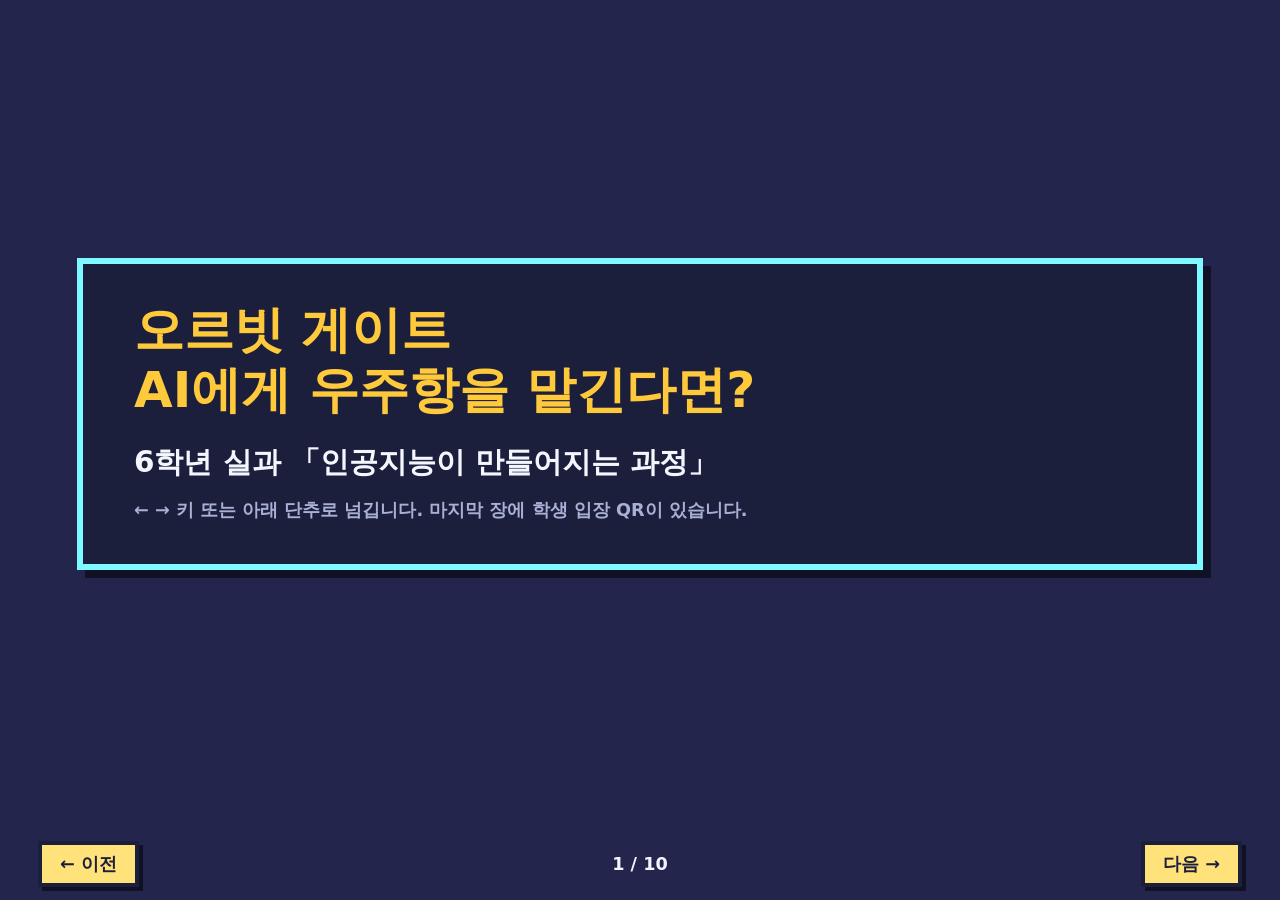
==== commit 1db69ec6: "Replace the academy with the Orbit Gate game Root of main is now exactly the Orbit Gate build: index" ====
--- a/teacher.html
+++ b/teacher.html
@@ -2,21 +2,53 @@
 <html lang="ko">
   <head>
     <meta charset="utf-8" />
-    <meta name="viewport" content="width=device-width, initial-scale=1" />
-    <meta name="theme-color" content="#10182b" />
+    <meta name="viewport" content="width=device-width,initial-scale=1" />
+    <link rel="icon" href="data:," />
     <title>오르빗 게이트 · 교사용 수업 슬라이드</title>
-    <link rel="stylesheet" href="style.css" />
-    <link rel="stylesheet" href="patrol.css?v=31" />
-    <script defer src="cargo-profiles.js?v=31"></script>
-    <script defer src="cargo.js?v=31"></script>
-    <script defer src="lesson.js?v=31"></script>
+    <style>
+      html, body { margin: 0; height: 100%; background: #23254d; color: #f4f6ff; }
+      body { font: 600 clamp(18px, 2.3vw, 34px)/1.5 "Noto Sans KR", "Apple SD Gothic Neo", system-ui, sans-serif; display: flex; flex-direction: column; }
+      main { flex: 1; display: flex; align-items: center; justify-content: center; padding: 3vh 6vw; }
+      section { max-width: 1100px; width: 100%; background: #1b1f3b; border: 6px solid #7df9ff; box-shadow: 8px 8px 0 #0008; padding: 4vh 4vw; }
+      h1 { margin: 0 0 0.4em; font-size: 1.7em; color: #ffc93c; line-height: 1.2; }
+      ul, ol { margin: 0.3em 0; padding-left: 1.2em; } li { margin: 0.25em 0; }
+      b { color: #ffe27a; } small { color: #a9b0d6; font-size: 0.6em; }
+      .steps { display: flex; flex-wrap: wrap; gap: 0.5em; margin: 0.6em 0; }
+      .steps span { background: #3f7fe0; border: 4px solid #101330; padding: 0.2em 0.6em; }
+      .join { display: flex; gap: 4vw; align-items: center; } .join img { width: min(38vh, 380px); image-rendering: pixelated; background: #fff; padding: 12px; }
+      .url { font-size: 0.9em; word-break: break-all; color: #7df9ff; }
+      nav { display: flex; justify-content: space-between; align-items: center; padding: 1.5vh 3vw; font-size: 0.6em; }
+      button { font: inherit; color: #1b1f3b; background: #ffe27a; border: 4px solid #1b1f3b; box-shadow: 4px 4px 0 #0008; padding: 0.3em 1em; cursor: pointer; }
+    </style>
   </head>
-  <body data-teacher="true">
-    <main id="slides" aria-label="교사용 수업 슬라이드"></main>
-    <p class="teacherReceipt">
-      <a href="receipt.html" target="_blank" rel="noopener"
-        >제출받은 허가증 확인 번호 발급</a
-      >
-    </p>
+  <body>
+    <main><section id="slide"></section></main>
+    <nav><button id="prev">← 이전</button><span id="count"></span><button id="next">다음 →</button></nav>
+    <script>
+      const student = new URL("./", location.href).href;
+      const slides = [
+        `<h1>오르빗 게이트<br>AI에게 우주항을 맡긴다면?</h1>6학년 실과 「인공지능이 만들어지는 과정」<br><small>← → 키 또는 아래 단추로 넘깁니다. 마지막 장에 학생 입장 QR이 있습니다.</small>`,
+        `<h1>인공지능은 이렇게 만들어져요</h1><div class="steps"><span>① 사례 모으기</span><span>② 이름표 붙이기</span><span>③ 학습</span><span>④ 새 사례로 평가</span><span>⑤ 틀린 것 고치기</span></div>오늘은 우주항 검문소에서 이 다섯 단계를 직접 해 봅니다.`,
+        `<h1>① ② 데이터: 내 판정이 AI의 예시가 돼요</h1><ul><li>트럭 한 대를 살펴본 기록이 <b>사례</b> 하나입니다.</li><li>내가 내린 <b>통과 / 보류</b>가 그 사례의 <b>이름표(라벨)</b>입니다.</li><li>내가 틀리게 판정하면 AI도 틀린 것을 배웁니다.</li></ul>`,
+        `<h1>③ 학습: 어떤 단서로 배우게 할까?</h1><ul><li>날짜, 얼굴, 화물 모양, 화물 색, 허가증… 무엇을 보고 배우게 할지 내가 고릅니다.</li><li>AI는 예시에서 <b>판정 기준</b>을 스스로 찾습니다.</li><li>트럭 번호를 통째로 <b>외우게</b> 하면 어떻게 될까요?</li></ul>`,
+        `<h1>예측과 행동: AI의 말이 문을 움직여요</h1><ul><li>배운 AI는 새 트럭을 보고 <b>통과 / 보류</b>를 예측합니다.</li><li>게임에서는 판정 레버 옆에 AI 스캐너의 예측이 나옵니다.</li><li>AI의 예측을 그대로 믿어도 될까요? 누가 마지막으로 확인해야 할까요?</li></ul>`,
+        `<h1>④ ⑤ 평가: 처음 보는 수송대로 시험해요</h1><ul><li>연습 때 본 적 없는 <b>새 트럭 12대</b>로 시험합니다. 처음 보는 색의 화물도 섞여 있습니다.</li><li><b>잘못 통과</b>(막아야 할 것을 보냄)와 <b>잘못 보류</b>(보내야 할 것을 막음)를 따로 셉니다.</li><li>단서를 바꾸거나 사례를 더 모아 다시 가르치고 비교합니다.</li></ul>`,
+        `<h1>우리 생활이라면?</h1><ul><li>내 급식 도시락이 위험물로 <b>잘못 분류</b>되면, 누구의 점심이 늦어질까요?</li><li>AI가 친구의 통행증을 <b>잘못 읽으면</b>, 누가 다시 확인해야 할까요?</li><li>잘못 통과와 잘못 보류 중 어느 쪽이 더 곤란할까요? 상황마다 같을까요?</li></ul>`,
+        `<h1>게임 방법</h1><ol><li><b>WASD</b> 걷기 · <b>Shift</b> 달리기 · <b>Space</b> 점프 · 마우스 <b>드래그</b>로 둘러보기</li><li><b>운전석</b>에서 <b>E</b>: 통행증 날짜, 사진과 실제 얼굴 비교 (<b>R</b> 진료 기록)</li><li><b>화물칸</b>에서 <b>E</b>: 열기 → 덮개 걷기 → 화물 돌려 보기</li><li>위험 화물이면 <b>Q</b>로 하차 요청, 운전기사에게 <b>E</b>로 몸수색</li><li><b>판정 레버</b>에서 <b>1 통과 / 2 보류</b> · 규칙은 <b>H</b></li><li><b>AI 감식대</b>에서 단서 고르고 학습 · 시험</li></ol><small>한글 입력 상태여도 그대로 됩니다.</small>`,
+        `<h1>결과 내는 방법</h1><ul><li>트럭 7대를 판정하면 근무가 끝나고 <b>우주 레인저 등급</b> 결과표가 나옵니다.</li><li><b>PNG 저장</b> 또는 <b>PDF로 저장(인쇄)</b>을 눌러 파일로 만든 뒤, 선생님이 정한 곳에 냅니다.</li><li>이름(별명)은 학생 기기 안에서만 쓰입니다. 계정도, 서버로 가는 기록도 없습니다.</li></ul>`,
+        `<h1>제7 우주항으로 출발!</h1><div class="join"><img id="qr" src="join.png" alt="학생 입장 QR" onerror="this.remove()"><div>크롬북으로 QR을 찍거나 주소를 입력하세요.<div class="url">${student}</div><small>이 버전에 없는 것: 그물총과 도주·괴물 사건, 경제와 감시탑, 5주기 허가증과 무한 모드, 캐릭터 꾸미기, 소리, 화물 3종.</small></div></div>`,
+      ];
+      let i = Math.min(slides.length - 1, Math.max(0, Number(location.hash.slice(1)) - 1 || 0));
+      function show() {
+        document.getElementById("slide").innerHTML = slides[i];
+        document.getElementById("count").textContent = `${i + 1} / ${slides.length}`;
+        history.replaceState(null, "", "#" + (i + 1));
+      }
+      const go = (d) => { i = Math.min(slides.length - 1, Math.max(0, i + d)); show(); };
+      document.getElementById("prev").onclick = () => go(-1);
+      document.getElementById("next").onclick = () => go(1);
+      addEventListener("keydown", (e) => { if (["ArrowRight", "Space", "PageDown", "Enter"].includes(e.code)) go(1); if (["ArrowLeft", "PageUp"].includes(e.code)) go(-1); });
+      show();
+    </script>
   </body>
 </html>
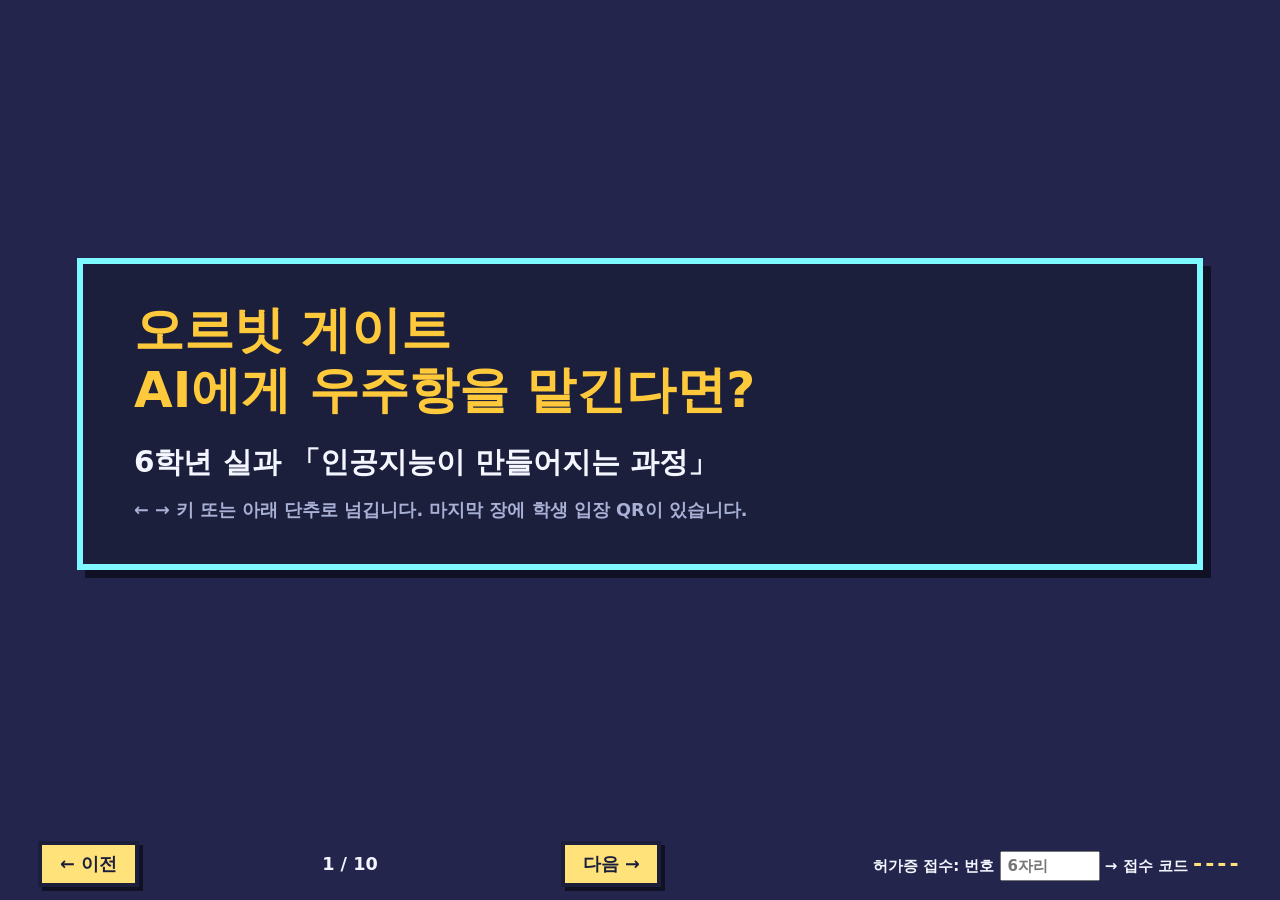
==== commit f59cc355: "Orbit Gate: economy and towers, five cycles, permit, infinite mode, condo, code-made sounds Publishe" ====
--- a/teacher.html
+++ b/teacher.html
@@ -23,7 +23,8 @@
   </head>
   <body>
     <main><section id="slide"></section></main>
-    <nav><button id="prev">← 이전</button><span id="count"></span><button id="next">다음 →</button></nav>
+    <nav><button id="prev">← 이전</button><span id="count"></span><button id="next">다음 →</button>
+      <span style="margin-left:28px;font-size:15px">허가증 접수: 번호 <input id="pno" inputmode="numeric" maxlength="6" placeholder="6자리" style="width:84px;font:inherit;padding:2px 6px" /> → 접수 코드 <b id="pcode" style="font-size:22px;letter-spacing:3px">----</b></span></nav>
     <script>
       const student = new URL("./", location.href).href;
       const slides = [
@@ -34,8 +35,8 @@
         `<h1>예측과 행동: AI의 말이 문을 움직여요</h1><ul><li>배운 AI는 새 트럭을 보고 <b>통과 / 보류</b>를 예측합니다.</li><li>게임에서는 판정 레버 옆에 AI 스캐너의 예측이 나옵니다.</li><li>AI의 예측을 그대로 믿어도 될까요? 누가 마지막으로 확인해야 할까요?</li></ul>`,
         `<h1>④ ⑤ 평가: 처음 보는 수송대로 시험해요</h1><ul><li>연습 때 본 적 없는 <b>새 트럭 12대</b>로 시험합니다. 처음 보는 색의 화물도 섞여 있습니다.</li><li><b>잘못 통과</b>(막아야 할 것을 보냄)와 <b>잘못 보류</b>(보내야 할 것을 막음)를 따로 셉니다.</li><li>단서를 바꾸거나 사례를 더 모아 다시 가르치고 비교합니다.</li></ul>`,
         `<h1>우리 생활이라면?</h1><ul><li>내 급식 도시락이 위험물로 <b>잘못 분류</b>되면, 누구의 점심이 늦어질까요?</li><li>AI가 친구의 통행증을 <b>잘못 읽으면</b>, 누가 다시 확인해야 할까요?</li><li>잘못 통과와 잘못 보류 중 어느 쪽이 더 곤란할까요? 상황마다 같을까요?</li></ul>`,
-        `<h1>게임 방법</h1><ol><li><b>WASD</b> 걷기 · <b>Shift</b> 달리기 · <b>Space</b> 점프 · 마우스 <b>드래그</b>로 둘러보기</li><li><b>운전석</b>에서 <b>E</b>: 통행증 날짜, 사진과 실제 얼굴 비교 (<b>R</b> 진료 기록)</li><li><b>화물칸</b>에서 <b>E</b>: 열기 → 덮개 걷기 → 화물 돌려 보기</li><li>위험 화물이면 <b>Q</b>로 하차 요청, 운전기사에게 <b>E</b>로 몸수색</li><li><b>판정 레버</b>에서 <b>1 통과 / 2 보류</b> · 규칙은 <b>H</b></li><li><b>AI 감식대</b>에서 단서 고르고 학습 · 시험</li></ol><small>한글 입력 상태여도 그대로 됩니다.</small>`,
-        `<h1>결과 내는 방법</h1><ul><li>트럭 7대를 판정하면 근무가 끝나고 <b>우주 레인저 등급</b> 결과표가 나옵니다.</li><li><b>PNG 저장</b> 또는 <b>PDF로 저장(인쇄)</b>을 눌러 파일로 만든 뒤, 선생님이 정한 곳에 냅니다.</li><li>이름(별명)은 학생 기기 안에서만 쓰입니다. 계정도, 서버로 가는 기록도 없습니다.</li></ul>`,
+        `<h1>게임 방법</h1><ol><li><b>WASD</b> 걷기 · <b>Shift</b> 달리기 · <b>Space</b> 점프 · 마우스 <b>드래그</b>로 둘러보기</li><li><b>운전석</b>에서 <b>E</b>: 통행증 날짜, 사진과 실제 얼굴 비교 (<b>R</b> 진료 기록)</li><li><b>화물칸</b>에서 <b>E</b>: 열기 → 덮개 걷기 → 화물 돌려 보기</li><li>위험 화물이면 <b>Q</b>로 하차 요청, 운전기사에게 <b>E</b>로 몸수색</li><li><b>판정 레버</b>에서 <b>1 통과 / 2 보류</b> · 규칙은 <b>H</b></li><li>달아나는 운전기사·튀어나온 괴물은 마우스로 겨누고 <b>클릭</b>해 그물 포획</li><li><b>표본 관찰대 → AI 감식대 → 비교 시험대</b>: 라벨 붙이기, 학습, 모델 4개까지 견주기</li><li><b>우주항 사무소</b>(차선·감시탑·장비)와 <b>관제탑</b>(다음 여행자 무리, 필터)</li></ol><small>한글 입력 상태여도 그대로 됩니다.</small>`,
+        `<h1>결과 내는 방법</h1><ul><li>트럭 7대를 판정하면 근무(1주기)가 끝나고 <b>우주 레인저 등급</b> 표가 나옵니다. <b>5주기</b>를 마치면 번호가 찍힌 <b>정식 허가증</b>이 나옵니다.</li><li>학생이 낸 허가증의 <b>번호 6자리</b>를 이 화면 아래 칸에 넣으면 <b>접수 코드 4자리</b>가 나옵니다. 학생이 그 코드를 넣으면 무한 모드가 열립니다.</li><li><b>PNG 저장</b> 또는 <b>PDF로 저장(인쇄)</b>을 눌러 파일로 만든 뒤, 선생님이 정한 곳에 냅니다.</li><li>이름(별명)은 학생 기기 안에서만 쓰입니다. 계정도, 서버로 가는 기록도 없습니다.</li></ul>`,
         `<h1>제7 우주항으로 출발!</h1><div class="join"><img id="qr" src="join.png" alt="학생 입장 QR" onerror="this.remove()"><div>크롬북으로 QR을 찍거나 주소를 입력하세요.<div class="url">${student}</div><small>이 버전에 없는 것: 그물총과 도주·괴물 사건, 경제와 감시탑, 5주기 허가증과 무한 모드, 캐릭터 꾸미기, 소리, 화물 3종.</small></div></div>`,
       ];
       let i = Math.min(slides.length - 1, Math.max(0, Number(location.hash.slice(1)) - 1 || 0));
@@ -47,7 +48,15 @@
       const go = (d) => { i = Math.min(slides.length - 1, Math.max(0, i + d)); show(); };
       document.getElementById("prev").onclick = () => go(-1);
       document.getElementById("next").onclick = () => go(1);
-      addEventListener("keydown", (e) => { if (["ArrowRight", "Space", "PageDown", "Enter"].includes(e.code)) go(1); if (["ArrowLeft", "PageUp"].includes(e.code)) go(-1); });
+      // Permit receipt: the same function the game runs (it lives in the game core), computed here with nothing sent anywhere.
+      WebAssembly.instantiateStreaming(fetch("orbit_gate.wasm"), {}).then(({ instance }) => {
+        window.receipt = (n) => instance.exports.og_receipt(n);
+        document.getElementById("pno").oninput = (e) => {
+          const n = Number(e.target.value);
+          document.getElementById("pcode").textContent = /^\d{6}$/.test(e.target.value) ? String(window.receipt(n)) : "----";
+        };
+      });
+      addEventListener("keydown", (e) => { if (e.target instanceof HTMLInputElement) return; if (["ArrowRight", "Space", "PageDown", "Enter"].includes(e.code)) go(1); if (["ArrowLeft", "PageUp"].includes(e.code)) go(-1); });
       show();
     </script>
   </body>
